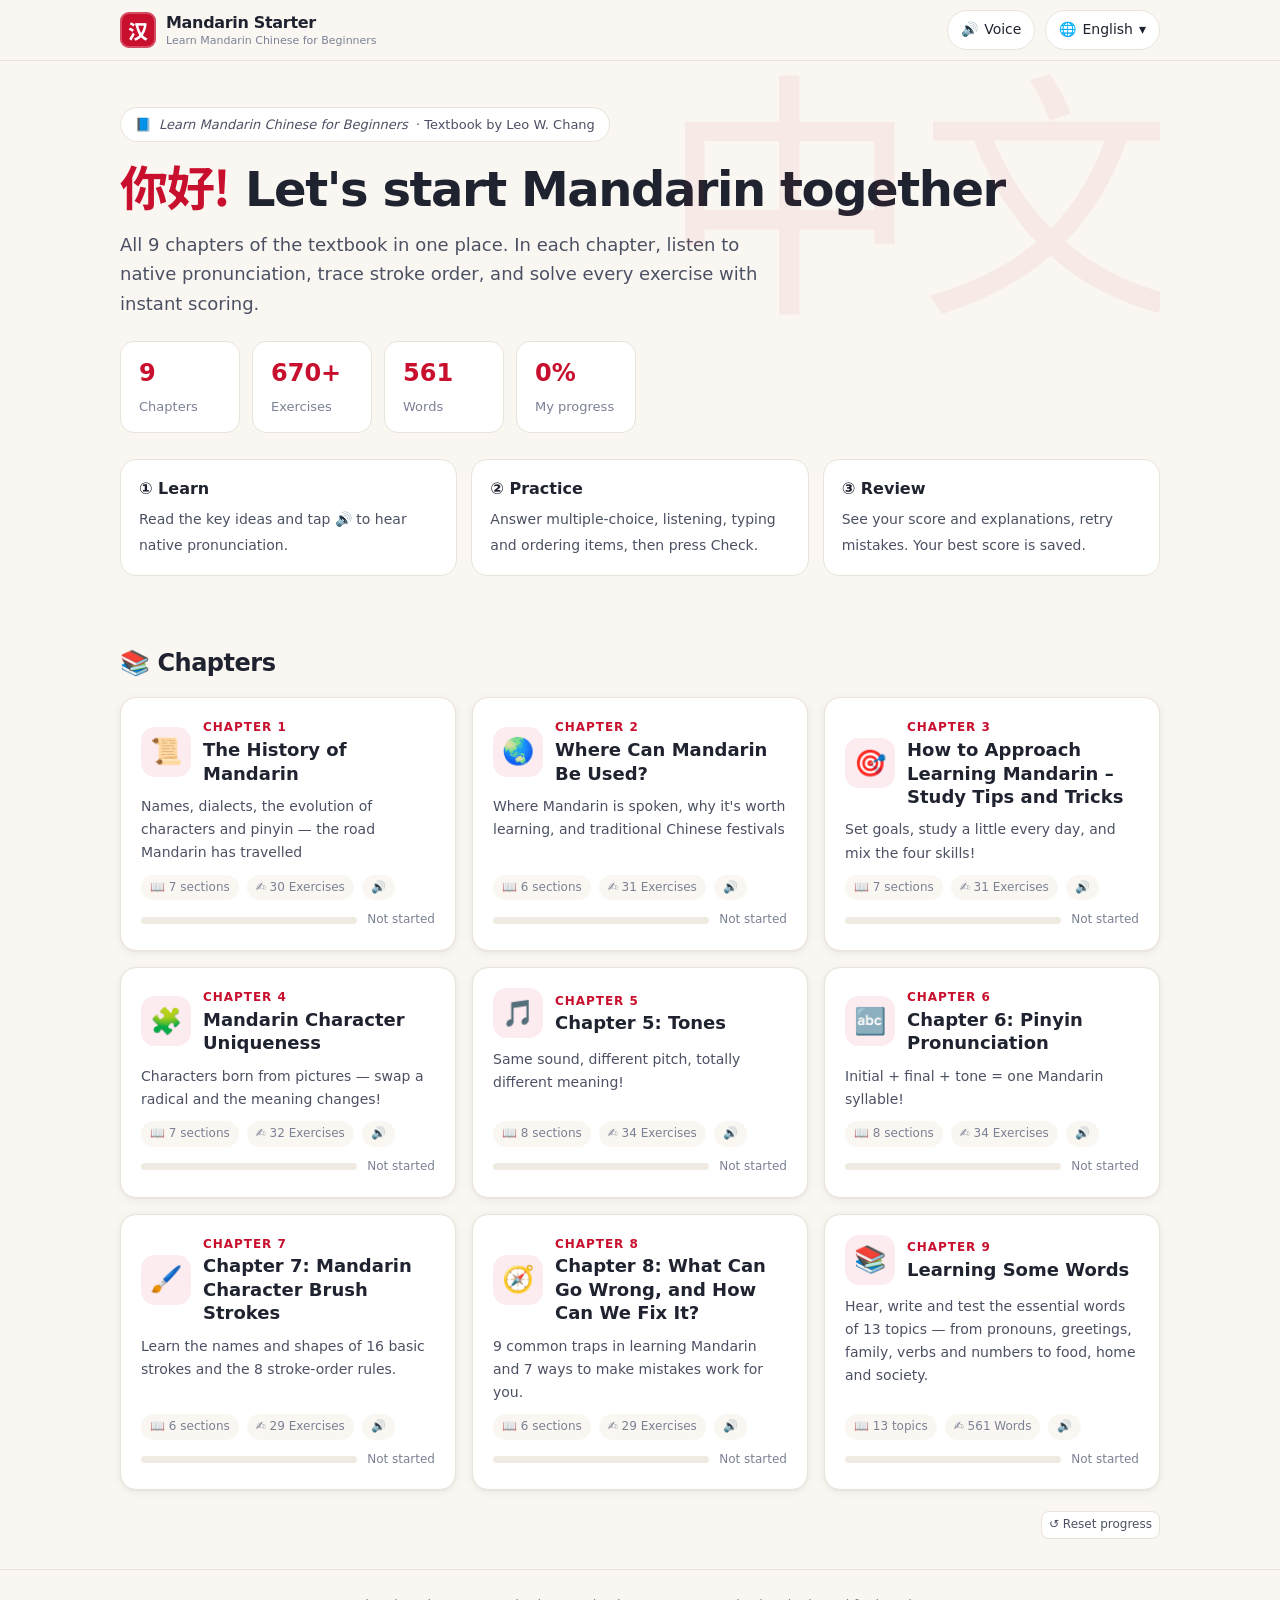
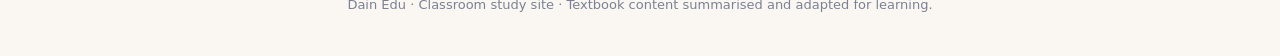
==== index.html @ 1be9169d "Mandarin Starter: interactive study site for Learn Mandarin Chinese for Beginners (9 chapters, 5 UI " ====
<!DOCTYPE html>
<html lang="ko"><head><meta charset="utf-8"><meta name="viewport" content="width=device-width,initial-scale=1">
<title>Mandarin Starter · 기초 중국어 마스터</title>
<meta name="description" content="Interactive Mandarin Chinese study site: Learn Mandarin Chinese for Beginners — lessons, native audio, stroke order and exercises with scores.">
<link rel="icon" href="data:image/svg+xml,<svg xmlns='http://www.w3.org/2000/svg' viewBox='0 0 100 100'><rect width='100' height='100' rx='22' fill='%23c8102e'/><text x='50' y='72' font-size='62' text-anchor='middle' fill='white'>汉</text></svg>">
<link rel="preconnect" href="https://fonts.googleapis.com"><link rel="preconnect" href="https://fonts.gstatic.com" crossorigin>
<link href="https://fonts.googleapis.com/css2?family=Noto+Sans+SC:wght@400;500;700&display=swap" rel="stylesheet">
<link rel="stylesheet" href="assets/style.css">
</head><body>
<noscript>Please enable JavaScript.</noscript>
<script src="assets/i18n.js"></script>
<script src="assets/app.js"></script>
<script src="assets/quiz.js"></script>
<script src="assets/chapter.js"></script>
<script src="assets/vocab.js"></script>
<script src="assets/main.js"></script>
<script src="data/ch1.js"></script>
<script src="data/ch2.js"></script>
<script src="data/ch3.js"></script>
<script src="data/ch4.js"></script>
<script src="data/ch5.js"></script>
<script src="data/ch6.js"></script>
<script src="data/ch7.js"></script>
<script src="data/ch8.js"></script>
<script src="data/ch9.js"></script>
<script src="data/vocab_a.js"></script>
<script src="data/vocab_b.js"></script>
<script>renderMain();document.addEventListener("langchange",renderMain);</script>
</body></html>
---- assets/style.css ----
:root{
  --red:#c8102e; --red-d:#9d0c24; --red-l:#fdecef;
  --gold:#d4a017; --gold-l:#fff6dc;
  --ink:#1f2330; --ink2:#4b5163; --mut:#7b8194;
  --bg:#faf7f2; --card:#ffffff; --line:#e9e4da;
  --ok:#1a8f5a; --ok-l:#e5f6ee; --bad:#d23b3b; --bad-l:#fdeaea;
  --blue:#2459c4; --blue-l:#eaf0fd;
  --r:16px; --sh:0 2px 10px rgba(30,30,50,.06),0 1px 2px rgba(30,30,50,.05);
  --hz:"Noto Sans SC","PingFang SC","Microsoft YaHei","Hiragino Sans GB",sans-serif;
}
*{box-sizing:border-box}
html{scroll-behavior:smooth}
body{margin:0;background:var(--bg);color:var(--ink);font:16px/1.65 "Pretendard","Noto Sans KR","Noto Sans JP",system-ui,-apple-system,"Segoe UI",Roboto,sans-serif;-webkit-font-smoothing:antialiased}
a{color:inherit}
button{font:inherit;cursor:pointer}
.hz,.big-hz{font-family:var(--hz)}
.py{color:var(--red-d);font-style:normal;font-weight:500}
.wrap{max-width:1080px;margin:0 auto;padding:0 20px}

/* ---------- top bar ---------- */
.topbar{position:sticky;top:0;z-index:50;background:rgba(250,247,242,.92);backdrop-filter:blur(10px);border-bottom:1px solid var(--line)}
.topbar .wrap{display:flex;align-items:center;gap:10px;height:60px}
.brand{display:flex;align-items:center;gap:10px;text-decoration:none;font-weight:800;letter-spacing:-.02em}
.brand .seal{width:36px;height:36px;border-radius:9px;background:var(--red);color:#fff;display:grid;place-items:center;font-family:var(--hz);font-size:20px;box-shadow:inset 0 0 0 2px rgba(255,255,255,.25)}
.brand small{display:block;font-weight:500;color:var(--mut);font-size:11px;letter-spacing:0;margin-top:-4px}
.spacer{flex:1}
.tbtn{border:1px solid var(--line);background:#fff;border-radius:999px;padding:7px 13px;display:inline-flex;align-items:center;gap:6px;font-size:14px;color:var(--ink);white-space:nowrap}
.tbtn:hover{border-color:#cfc6b6}
.menu{position:relative}
.menu-pop{position:absolute;right:0;top:calc(100% + 8px);background:#fff;border:1px solid var(--line);border-radius:14px;box-shadow:0 12px 30px rgba(0,0,0,.12);padding:6px;min-width:190px;display:none;z-index:60}
.menu.open .menu-pop{display:block}
.menu-pop button.opt{display:flex;width:100%;gap:10px;align-items:center;border:0;background:none;padding:9px 12px;border-radius:9px;text-align:left;font-size:15px}
.menu-pop button.opt:hover{background:var(--bg)}
.menu-pop button.opt.on{background:var(--red-l);color:var(--red-d);font-weight:700}
.voice-pop{min-width:300px;padding:14px}
.voice-pop label{font-size:13px;color:var(--ink2);font-weight:600;display:block;margin:8px 0 4px}
.voice-pop select,.voice-pop input[type=range]{width:100%}
.voice-pop select{padding:7px;border-radius:9px;border:1px solid var(--line);font-size:14px}
.voice-pop .hint{font-size:12px;color:var(--mut);margin-top:10px;line-height:1.5}
@media(max-width:640px){.brand small{display:none}.tbtn .lbl{display:none}}

/* ---------- hero (main) ---------- */
.hero{padding:46px 0 26px;position:relative;overflow:hidden}
.hero h1{font-size:clamp(30px,5vw,48px);line-height:1.15;margin:0 0 12px;letter-spacing:-.03em}
.hero h1 .hz{color:var(--red)}
.hero p.lead{font-size:18px;color:var(--ink2);max-width:640px;margin:0 0 22px}
.hero .bg-hz{position:absolute;right:-20px;top:-10px;font-family:var(--hz);font-size:260px;line-height:1;color:rgba(200,16,46,.06);pointer-events:none;user-select:none}
.book-chip{display:inline-flex;gap:8px;align-items:center;background:#fff;border:1px solid var(--line);border-radius:999px;padding:6px 14px;font-size:13px;color:var(--ink2);margin-bottom:16px}
.stats{display:flex;gap:12px;flex-wrap:wrap}
.stat{background:#fff;border:1px solid var(--line);border-radius:14px;padding:12px 18px;min-width:120px}
.stat b{display:block;font-size:24px;color:var(--red)}
.stat span{font-size:13px;color:var(--mut)}

.howto{display:grid;grid-template-columns:repeat(3,1fr);gap:14px;margin:26px 0 8px}
.howto div{background:#fff;border:1px solid var(--line);border-radius:var(--r);padding:16px 18px}
.howto b{display:block;margin-bottom:4px}
.howto span{font-size:14px;color:var(--ink2)}
@media(max-width:760px){.howto{grid-template-columns:1fr}}

h2.sec-title{font-size:24px;margin:34px 0 14px;letter-spacing:-.02em;display:flex;align-items:center;gap:10px}
.ch-grid{display:grid;grid-template-columns:repeat(auto-fill,minmax(300px,1fr));gap:16px;margin-bottom:40px}
.ch-card{background:var(--card);border:1px solid var(--line);border-radius:var(--r);padding:20px;text-decoration:none;display:flex;flex-direction:column;gap:10px;box-shadow:var(--sh);transition:transform .15s,box-shadow .15s,border-color .15s;position:relative}
.ch-card:hover{transform:translateY(-3px);box-shadow:0 10px 26px rgba(30,30,50,.10);border-color:#e0b9c0}
.ch-card .top{display:flex;align-items:center;gap:12px}
.ch-card .ic{width:50px;height:50px;border-radius:14px;background:var(--red-l);display:grid;place-items:center;font-size:26px;flex:none}
.ch-card .num{font-size:12px;font-weight:700;color:var(--red);letter-spacing:.08em;text-transform:uppercase}
.ch-card h3{margin:0;font-size:18px;line-height:1.3}
.ch-card p{margin:0;font-size:14px;color:var(--ink2);flex:1}
.ch-card .meta{display:flex;gap:8px;flex-wrap:wrap;font-size:12px;color:var(--mut)}
.ch-card .meta span{background:var(--bg);border-radius:999px;padding:3px 9px}
.prog{height:7px;background:#f0ebe2;border-radius:99px;overflow:hidden}
.prog i{display:block;height:100%;background:linear-gradient(90deg,var(--gold),var(--red));border-radius:99px;width:0;transition:width .6s}
.prog-row{display:flex;align-items:center;gap:10px;font-size:12px;color:var(--mut)}
.prog-row .prog{flex:1}

/* ---------- chapter page ---------- */
.ch-hero{padding:34px 0 18px}
.ch-hero .kicker{font-weight:800;color:var(--red);letter-spacing:.08em;font-size:13px;text-transform:uppercase}
.ch-hero h1{font-size:clamp(26px,4.2vw,40px);margin:6px 0 8px;letter-spacing:-.03em;line-height:1.2}
.ch-hero .sub{color:var(--ink2);font-size:17px;margin:0 0 16px;max-width:760px}
.goals{background:#fff;border:1px solid var(--line);border-left:4px solid var(--gold);border-radius:12px;padding:12px 18px;margin:0 0 6px}
.goals b{font-size:13px;color:var(--mut);letter-spacing:.04em}
.goals ul{margin:6px 0 0;padding-left:20px}
.goals li{margin:2px 0}

.tabs{display:flex;gap:6px;border-bottom:2px solid var(--line);margin:22px 0 22px;position:sticky;top:60px;background:var(--bg);z-index:40;padding-top:6px;overflow-x:auto}
.tab{border:0;background:none;padding:11px 16px;font-weight:700;color:var(--mut);border-bottom:3px solid transparent;margin-bottom:-2px;white-space:nowrap;font-size:15px}
.tab.on{color:var(--red);border-bottom-color:var(--red)}
.pane{display:none}.pane.on{display:block}

.toc{display:flex;flex-wrap:wrap;gap:8px;margin-bottom:18px}
.toc a{font-size:13px;text-decoration:none;background:#fff;border:1px solid var(--line);border-radius:999px;padding:5px 12px;color:var(--ink2)}
.toc a:hover{border-color:var(--red);color:var(--red)}

.sec{background:var(--card);border:1px solid var(--line);border-radius:var(--r);padding:22px 24px;margin-bottom:18px;box-shadow:var(--sh);scroll-margin-top:130px}
.sec h2{margin:0 0 10px;font-size:21px;letter-spacing:-.02em;display:flex;gap:10px;align-items:baseline}
.sec h2 .n{color:var(--red);font-size:15px;font-weight:800}
.sec .body{color:var(--ink);font-size:16px}
.sec .body p{margin:0 0 10px}
.note{background:var(--gold-l);border:1px solid #f0dd9e;border-radius:12px;padding:12px 16px;margin-top:14px;font-size:15px}
.note::before{content:"📌 ";}

/* audio buttons */
.say{border:0;background:var(--red-l);color:var(--red-d);width:30px;height:30px;border-radius:50%;display:inline-grid;place-items:center;font-size:14px;flex:none;vertical-align:middle;transition:transform .1s,background .15s}
.say:hover{background:#f9d3da}
.say:active{transform:scale(.9)}
.say.playing{background:var(--red);color:#fff;animation:pulse 1s infinite}
@keyframes pulse{50%{box-shadow:0 0 0 6px rgba(200,16,46,.15)}}
.say.lg{width:64px;height:64px;font-size:28px}
.wbtn{border:1px solid var(--line);background:#fff;border-radius:8px;font-size:12px;padding:3px 7px;color:var(--ink2)}
.wbtn:hover{border-color:var(--red);color:var(--red)}
.inline-hz{display:inline-flex;align-items:center;gap:6px;background:var(--bg);border-radius:8px;padding:1px 4px 1px 8px;margin:0 2px}

/* widgets */
.cards{display:grid;grid-template-columns:repeat(auto-fill,minmax(230px,1fr));gap:12px;margin-top:14px}
.card{border:1px solid var(--line);border-radius:14px;padding:14px 16px;background:#fffdf9}
.card .ci{font-size:24px}
.card h4{margin:4px 0 6px;font-size:16px}
.card p{margin:0;font-size:14px;color:var(--ink2)}
.card .hzline{display:flex;align-items:center;gap:8px;margin-top:8px;flex-wrap:wrap}
.card .hzline .hz{font-size:20px}

.timeline{position:relative;margin:16px 0 0;padding-left:26px}
.timeline::before{content:"";position:absolute;left:8px;top:4px;bottom:4px;width:3px;background:linear-gradient(var(--gold),var(--red));border-radius:3px}
.tl{position:relative;margin-bottom:14px;background:#fffdf9;border:1px solid var(--line);border-radius:12px;padding:12px 16px}
.tl::before{content:"";position:absolute;left:-24px;top:16px;width:13px;height:13px;border-radius:50%;background:#fff;border:3px solid var(--red)}
.tl .yr{font-size:12px;font-weight:800;color:var(--red);letter-spacing:.04em}
.tl h4{margin:2px 0 4px;font-size:16px;display:flex;align-items:center;gap:8px;flex-wrap:wrap}
.tl p{margin:0;font-size:14px;color:var(--ink2)}

.wordlist{display:grid;grid-template-columns:repeat(auto-fill,minmax(200px,1fr));gap:10px;margin-top:14px}
.word{border:1px solid var(--line);border-radius:14px;padding:12px 14px;background:#fff;display:flex;gap:10px;align-items:center}
.word .hz{font-size:24px;line-height:1.2}
.word .t{flex:1;min-width:0}
.word .py{display:block;font-size:14px}
.word .m{display:block;font-size:13px;color:var(--ink2)}
.word .acts{display:flex;flex-direction:column;gap:5px;align-items:center}

table.tbl{width:100%;border-collapse:collapse;margin-top:14px;font-size:15px}
.tbl-wrap{overflow-x:auto}
table.tbl th{background:var(--red);color:#fff;text-align:left;padding:9px 12px;font-size:14px}
table.tbl th:first-child{border-top-left-radius:10px}table.tbl th:last-child{border-top-right-radius:10px}
table.tbl td{padding:9px 12px;border-bottom:1px solid var(--line);vertical-align:middle}
table.tbl tr:nth-child(even) td{background:#fffcf6}
table.tbl .cellhz{display:inline-flex;align-items:center;gap:8px}
table.tbl .cellhz .hz{font-size:20px}

/* tones */
.tones{display:grid;grid-template-columns:repeat(4,1fr);gap:12px;margin-top:14px}
@media(max-width:700px){.tones{grid-template-columns:repeat(2,1fr)}}
.tone{border:1px solid var(--line);border-radius:14px;background:#fff;padding:12px;text-align:center;cursor:pointer;transition:border-color .15s,transform .1s}
.tone:hover{border-color:var(--red)}
.tone:active{transform:scale(.98)}
.tone svg{width:100%;height:96px}
.tone .hz{font-size:34px;display:block;line-height:1.2}
.tone .lbl{font-size:13px;color:var(--mut)}
.tone .py{font-size:20px}
.tone.on{border-color:var(--red);background:var(--red-l)}
.tone path.anim{stroke-dasharray:400;stroke-dashoffset:400;animation:draw 1s forwards}
@keyframes draw{to{stroke-dashoffset:0}}

.pairs{display:grid;grid-template-columns:repeat(auto-fill,minmax(160px,1fr));gap:10px;margin-top:14px}
.pair{border:1px solid var(--line);border-radius:12px;background:#fff;padding:10px 12px;cursor:pointer;position:relative}
.pair:hover{border-color:var(--red)}
.pair .pn{font-size:11px;font-weight:800;color:#fff;background:var(--ink2);border-radius:6px;padding:1px 6px}
.pair .rank{position:absolute;right:10px;top:9px;font-size:11px;color:var(--mut)}
.pair .hz{font-size:24px;display:block;margin-top:4px}
.pair .m{font-size:12px;color:var(--ink2)}
.pair-tools{display:flex;gap:8px;margin-top:12px;flex-wrap:wrap}

.pgroup h4{margin:18px 0 8px;font-size:16px}
.pgrid{display:grid;grid-template-columns:repeat(auto-fill,minmax(150px,1fr));gap:8px}
.pcell{border:1px solid var(--line);border-radius:12px;background:#fff;padding:9px 11px;cursor:pointer;text-align:left;transition:border-color .15s}
.pcell:hover{border-color:var(--red);background:var(--red-l)}
.pcell .sym{font-size:22px;font-weight:800;color:var(--red-d);font-family:ui-monospace,Menlo,Consolas,monospace}
.pcell .ex{float:right;text-align:right;font-size:13px}
.pcell .ex .hz{font-size:20px;display:block;line-height:1.1}
.pcell .tip{display:block;clear:both;font-size:12px;color:var(--ink2);margin-top:4px;line-height:1.4}

.radicals{display:grid;grid-template-columns:repeat(auto-fill,minmax(240px,1fr));gap:12px;margin-top:14px}
.rad{border:1px solid var(--line);border-radius:14px;background:#fff;padding:14px}
.rad .rh{display:flex;align-items:center;gap:12px;margin-bottom:8px}
.rad .rh .hz{font-size:40px;color:var(--red);line-height:1;width:56px;height:56px;display:grid;place-items:center;background:var(--red-l);border-radius:12px}
.rad .rh b{display:block}
.rad .ex{display:flex;flex-wrap:wrap;gap:6px}
.rad .ex span.e{display:inline-flex;align-items:center;gap:6px;background:var(--bg);border-radius:10px;padding:4px 6px 4px 10px;font-size:13px}
.rad .ex .hz{font-size:19px}

.strokes{display:grid;grid-template-columns:repeat(auto-fill,minmax(230px,1fr));gap:12px;margin-top:14px}
.stroke{border:1px solid var(--line);border-radius:14px;background:#fff;padding:14px;display:flex;flex-direction:column;gap:8px}
.stroke .sh{display:flex;align-items:center;gap:10px}
.stroke .shape{font-family:var(--hz);font-size:30px;width:46px;height:46px;border-radius:10px;background:var(--blue-l);color:var(--blue);display:grid;place-items:center}
.stroke .nm b{display:block;font-size:17px}
.stroke .nm span{font-size:13px;color:var(--mut)}
.stroke p{margin:0;font-size:14px;color:var(--ink2)}
.hw-box{width:150px;height:150px;margin:4px auto;border:1px solid var(--line);border-radius:12px;background:
  linear-gradient(transparent 49.6%,#f0d5da 49.6%,#f0d5da 50.4%,transparent 50.4%),
  linear-gradient(90deg,transparent 49.6%,#f0d5da 49.6%,#f0d5da 50.4%,transparent 50.4%),#fffdfa}
.hw-tools{display:flex;gap:6px;justify-content:center;flex-wrap:wrap}

.flips{display:grid;grid-template-columns:repeat(auto-fill,minmax(250px,1fr));gap:12px;margin-top:14px}
.flip{perspective:1000px;min-height:150px;cursor:pointer}
.flip .in{position:relative;width:100%;height:100%;min-height:150px;transition:transform .5s;transform-style:preserve-3d}
.flip.on .in{transform:rotateY(180deg)}
.flip .f,.flip .b{position:absolute;inset:0;backface-visibility:hidden;border-radius:14px;padding:16px;display:flex;align-items:center;justify-content:center;text-align:center;font-size:15px}
.flip .f{background:#fff;border:1px solid var(--line)}
.flip .f::after{content:"↻";position:absolute;right:12px;bottom:8px;color:var(--mut);font-size:14px}
.flip .b{background:var(--ok-l);border:1px solid #bfe5d1;transform:rotateY(180deg)}

.checklist{list-style:none;padding:0;margin:14px 0 0}
.checklist li{display:flex;gap:12px;align-items:flex-start;padding:10px 12px;border:1px solid var(--line);border-radius:12px;margin-bottom:8px;background:#fff;cursor:pointer}
.checklist li .bx{width:24px;height:24px;border-radius:7px;border:2px solid #cfc6b6;flex:none;display:grid;place-items:center;color:#fff;font-weight:900;font-size:14px;margin-top:1px}
.checklist li.on{background:var(--ok-l);border-color:#bfe5d1}
.checklist li.on .bx{background:var(--ok);border-color:var(--ok)}

.smart{display:grid;gap:10px;margin-top:14px}
.smart .row{display:grid;grid-template-columns:52px 1fr;gap:12px;align-items:start;border:1px solid var(--line);border-radius:12px;padding:12px;background:#fff}
.smart .lt{width:52px;height:52px;border-radius:12px;background:var(--red);color:#fff;font-weight:900;font-size:26px;display:grid;place-items:center}
.smart .row b{display:block;margin-bottom:2px}
.smart .row small{display:block;color:var(--mut);margin-bottom:6px}
.smart textarea{width:100%;border:1px solid var(--line);border-radius:9px;padding:8px 10px;font:inherit;font-size:14px;resize:vertical;min-height:44px}
.smart-out{background:var(--gold-l);border:1px dashed var(--gold);border-radius:12px;padding:14px;font-size:15px;display:none}

/* ---------- practice ---------- */
.student{display:flex;gap:10px;align-items:center;background:#fff;border:1px solid var(--line);border-radius:14px;padding:12px 16px;margin-bottom:16px;flex-wrap:wrap}
.student input{border:1px solid var(--line);border-radius:9px;padding:8px 12px;font:inherit;min-width:200px;flex:1}
.set-nav{display:flex;gap:8px;flex-wrap:wrap;margin-bottom:16px}
.set-btn{border:1px solid var(--line);background:#fff;border-radius:12px;padding:9px 14px;font-weight:700;font-size:14px;display:flex;align-items:center;gap:8px}
.set-btn.on{background:var(--red);color:#fff;border-color:var(--red)}
.set-btn .bs{font-size:11px;font-weight:700;background:rgba(0,0,0,.08);border-radius:99px;padding:1px 7px}
.set-btn.on .bs{background:rgba(255,255,255,.25)}
.set{display:none}.set.on{display:block}
.set-head{display:flex;align-items:center;justify-content:space-between;gap:10px;flex-wrap:wrap;margin-bottom:12px}
.set-head h3{margin:0;font-size:20px}
.set-head .cnt{color:var(--mut);font-size:14px}
.q{background:var(--card);border:1px solid var(--line);border-radius:var(--r);padding:18px 20px;margin-bottom:12px;box-shadow:var(--sh);position:relative}
.q .qn{position:absolute;left:-1px;top:16px;background:var(--ink);color:#fff;font-size:12px;font-weight:800;border-radius:0 8px 8px 0;padding:3px 9px}
.q .qt{font-weight:600;margin:0 0 12px;padding-left:28px;padding-right:30px;display:flex;align-items:flex-start;gap:10px}
.q .qt .txt{flex:1}
.q .type-tag{font-size:11px;font-weight:700;color:var(--mut);background:var(--bg);border-radius:6px;padding:2px 7px;margin-left:6px;white-space:nowrap}
.opts{display:grid;grid-template-columns:repeat(auto-fit,minmax(180px,1fr));gap:8px}
.opt{border:2px solid var(--line);background:#fff;border-radius:12px;padding:10px 14px;text-align:left;font-size:15px;transition:border-color .12s,background .12s;display:flex;align-items:center;gap:10px}
.opt:hover{border-color:#d9c9ad}
.opt .k{width:24px;height:24px;border-radius:50%;background:var(--bg);display:grid;place-items:center;font-size:12px;font-weight:800;flex:none;color:var(--ink2)}
.opt.sel{border-color:var(--blue);background:var(--blue-l)}
.opt.sel .k{background:var(--blue);color:#fff}
.opt .hz{font-size:22px}
.opt.right{border-color:var(--ok);background:var(--ok-l)}
.opt.wrong{border-color:var(--bad);background:var(--bad-l)}
.opts.tf{grid-template-columns:1fr 1fr;max-width:420px}
.opts.tf .opt{justify-content:center;font-weight:800;font-size:18px}
.listen-box{display:flex;align-items:center;gap:16px;margin:0 0 12px 28px}
.listen-box .slow{font-size:13px}
input.ans{border:2px solid var(--line);border-radius:12px;padding:10px 14px;font:inherit;font-size:17px;width:100%;max-width:360px}
input.ans:focus{outline:none;border-color:var(--blue)}
input.ans.right{border-color:var(--ok);background:var(--ok-l)}
input.ans.wrong{border-color:var(--bad);background:var(--bad-l)}
.tonepad{display:flex;gap:6px;flex-wrap:wrap;margin-top:8px}
.tonepad button{border:1px solid var(--line);background:#fff;border-radius:8px;min-width:34px;padding:4px 8px;font-size:16px}
.tonepad button:hover{border-color:var(--blue)}
.match{display:grid;gap:8px}
.mrow{display:grid;grid-template-columns:1fr 30px 1fr;align-items:center;gap:8px}
.mrow .ml{border:1px solid var(--line);border-radius:10px;padding:9px 12px;background:var(--bg);display:flex;align-items:center;gap:8px}
.mrow .ml .hz{font-size:20px}
.mrow .arrow{text-align:center;color:var(--mut)}
.mrow select{border:2px solid var(--line);border-radius:10px;padding:9px;font:inherit;font-size:15px;width:100%;background:#fff}
.mrow select.right{border-color:var(--ok);background:var(--ok-l)}
.mrow select.wrong{border-color:var(--bad);background:var(--bad-l)}
@media(max-width:560px){.mrow{grid-template-columns:1fr}.mrow .arrow{display:none}}
.order .slot{min-height:54px;border:2px dashed #d8cfbf;border-radius:12px;padding:8px;display:flex;flex-wrap:wrap;gap:6px;margin-bottom:10px;background:#fffdf8}
.order .bank{display:flex;flex-wrap:wrap;gap:6px}
.tok{border:1px solid #d8cfbf;background:#fff;border-radius:10px;padding:7px 12px;font-size:17px;box-shadow:0 1px 0 #e3dccd}
.tok.hzt{font-family:var(--hz);font-size:21px}
.tok:hover{border-color:var(--blue)}
.tok.used{visibility:hidden}
.order .slot.right{border-color:var(--ok);background:var(--ok-l);border-style:solid}
.order .slot.wrong{border-color:var(--bad);background:var(--bad-l);border-style:solid}
.fb{display:none;margin-top:12px;border-radius:12px;padding:11px 14px;font-size:15px}
.fb.show{display:block}
.fb.ok{background:var(--ok-l);border:1px solid #bfe5d1}
.fb.no{background:var(--bad-l);border:1px solid #f3c4c4}
.fb b.v{margin-right:6px}
.mark{position:absolute;right:16px;top:14px;font-size:22px;font-weight:900}
.mark.ok{color:var(--ok)}.mark.no{color:var(--bad)}
.set-actions{display:flex;gap:10px;flex-wrap:wrap;margin:16px 0 30px;align-items:center}
.btn{border:0;border-radius:12px;padding:12px 20px;font-weight:800;font-size:15px;display:inline-flex;align-items:center;gap:8px}
.btn.primary{background:var(--red);color:#fff}
.btn.primary:hover{background:var(--red-d)}
.btn.ghost{background:#fff;border:1px solid var(--line);color:var(--ink)}
.btn.ghost:hover{border-color:#cfc6b6}
.result{display:none;background:linear-gradient(135deg,#fff,#fff7e6);border:2px solid var(--gold);border-radius:18px;padding:20px 22px;margin:6px 0 16px;align-items:center;gap:20px;flex-wrap:wrap}
.result.show{display:flex}
.ring{--p:0;width:96px;height:96px;border-radius:50%;background:conic-gradient(var(--red) calc(var(--p)*1%),#f0e7d6 0);display:grid;place-items:center;flex:none}
.ring b{width:76px;height:76px;border-radius:50%;background:#fff;display:grid;place-items:center;font-size:22px;color:var(--red)}
.result .rt{flex:1;min-width:200px}
.result .rt h4{margin:0 0 4px;font-size:20px}
.result .rt p{margin:0;color:var(--ink2);font-size:14px}

/* ---------- vocab (ch9) ---------- */
.cats{display:flex;gap:8px;flex-wrap:wrap;margin-bottom:18px}
.cat{border:1px solid var(--line);background:#fff;border-radius:999px;padding:7px 14px;font-size:14px;font-weight:700;display:flex;gap:6px;align-items:center}
.cat.on{background:var(--ink);color:#fff;border-color:var(--ink)}
.cat .c{font-size:11px;opacity:.7;font-weight:600}
.vtools{display:flex;gap:8px;flex-wrap:wrap;align-items:center;margin:0 0 14px}
.vtools input{border:1px solid var(--line);border-radius:999px;padding:8px 14px;font:inherit;font-size:14px;min-width:220px}
.vsub{font-size:13px;font-weight:800;color:var(--red);letter-spacing:.04em;margin:18px 0 6px;grid-column:1/-1;text-transform:uppercase}
.word .note-i{font-size:11px;color:#9a7510;display:block;margin-top:2px}
.word.playing{border-color:var(--red);background:var(--red-l)}
.sentences{display:grid;gap:8px;margin-top:10px}
.sent{display:flex;gap:12px;align-items:center;border:1px solid var(--line);border-radius:12px;background:#fff;padding:10px 14px}
.sent .hz{font-size:21px}
.sent .py{display:block;font-size:14px}
.sent .m{display:block;font-size:13px;color:var(--ink2)}
.fc-wrap{display:flex;flex-direction:column;align-items:center;gap:14px;padding:10px 0 30px}
.fc{width:min(420px,100%);height:280px;perspective:1200px;cursor:pointer}
.fc .in{position:relative;width:100%;height:100%;transition:transform .5s;transform-style:preserve-3d}
.fc.on .in{transform:rotateY(180deg)}
.fc .f,.fc .b{position:absolute;inset:0;backface-visibility:hidden;border-radius:22px;display:flex;flex-direction:column;align-items:center;justify-content:center;gap:8px;box-shadow:0 10px 30px rgba(0,0,0,.08);padding:20px;text-align:center}
.fc .f{background:#fff;border:1px solid var(--line)}
.fc .f .hz{font-size:72px;line-height:1.1}
.fc .b{background:var(--red);color:#fff;transform:rotateY(180deg)}
.fc .b .py{color:#ffe8a3;font-size:28px}
.fc .b .m{font-size:22px}
.fc-ctrl{display:flex;gap:10px;align-items:center;flex-wrap:wrap;justify-content:center}
.fc-count{font-weight:700;color:var(--mut);min-width:70px;text-align:center}

/* modal */
.modal{position:fixed;inset:0;background:rgba(20,20,30,.5);display:none;align-items:center;justify-content:center;z-index:100;padding:20px}
.modal.on{display:flex}
.modal .box{background:#fff;border-radius:20px;padding:22px;max-width:560px;width:100%;max-height:90vh;overflow:auto;position:relative}
.modal .x{position:absolute;right:12px;top:10px;border:0;background:none;font-size:26px;color:var(--mut)}
.modal h3{margin:0 0 4px;font-size:22px}
.modal .wchars{display:flex;flex-wrap:wrap;gap:14px;justify-content:center;margin-top:14px}
.modal .wchar{display:flex;flex-direction:column;gap:6px;align-items:center}
.modal .wmsg{text-align:center;font-size:14px;color:var(--ok);min-height:20px;font-weight:700}

.chnav{display:flex;justify-content:space-between;gap:12px;margin:30px 0 40px;flex-wrap:wrap}
.chnav a{flex:1;min-width:220px;text-decoration:none;background:#fff;border:1px solid var(--line);border-radius:14px;padding:14px 18px}
.chnav a:hover{border-color:var(--red)}
.chnav a small{display:block;color:var(--mut);font-size:12px;font-weight:700}
.chnav a.next{text-align:right}

footer{border-top:1px solid var(--line);padding:24px 0 40px;color:var(--mut);font-size:13px;text-align:center}
.toast{position:fixed;left:50%;bottom:24px;transform:translateX(-50%) translateY(120px);background:var(--ink);color:#fff;border-radius:12px;padding:10px 18px;font-size:14px;z-index:200;transition:transform .3s;max-width:90vw}
.toast.on{transform:translateX(-50%) translateY(0)}
@media print{.topbar,.tabs,.set-nav,.set-actions,.chnav,footer,.student input{display:none!important}.set{display:block!important}.pane{display:block!important}}
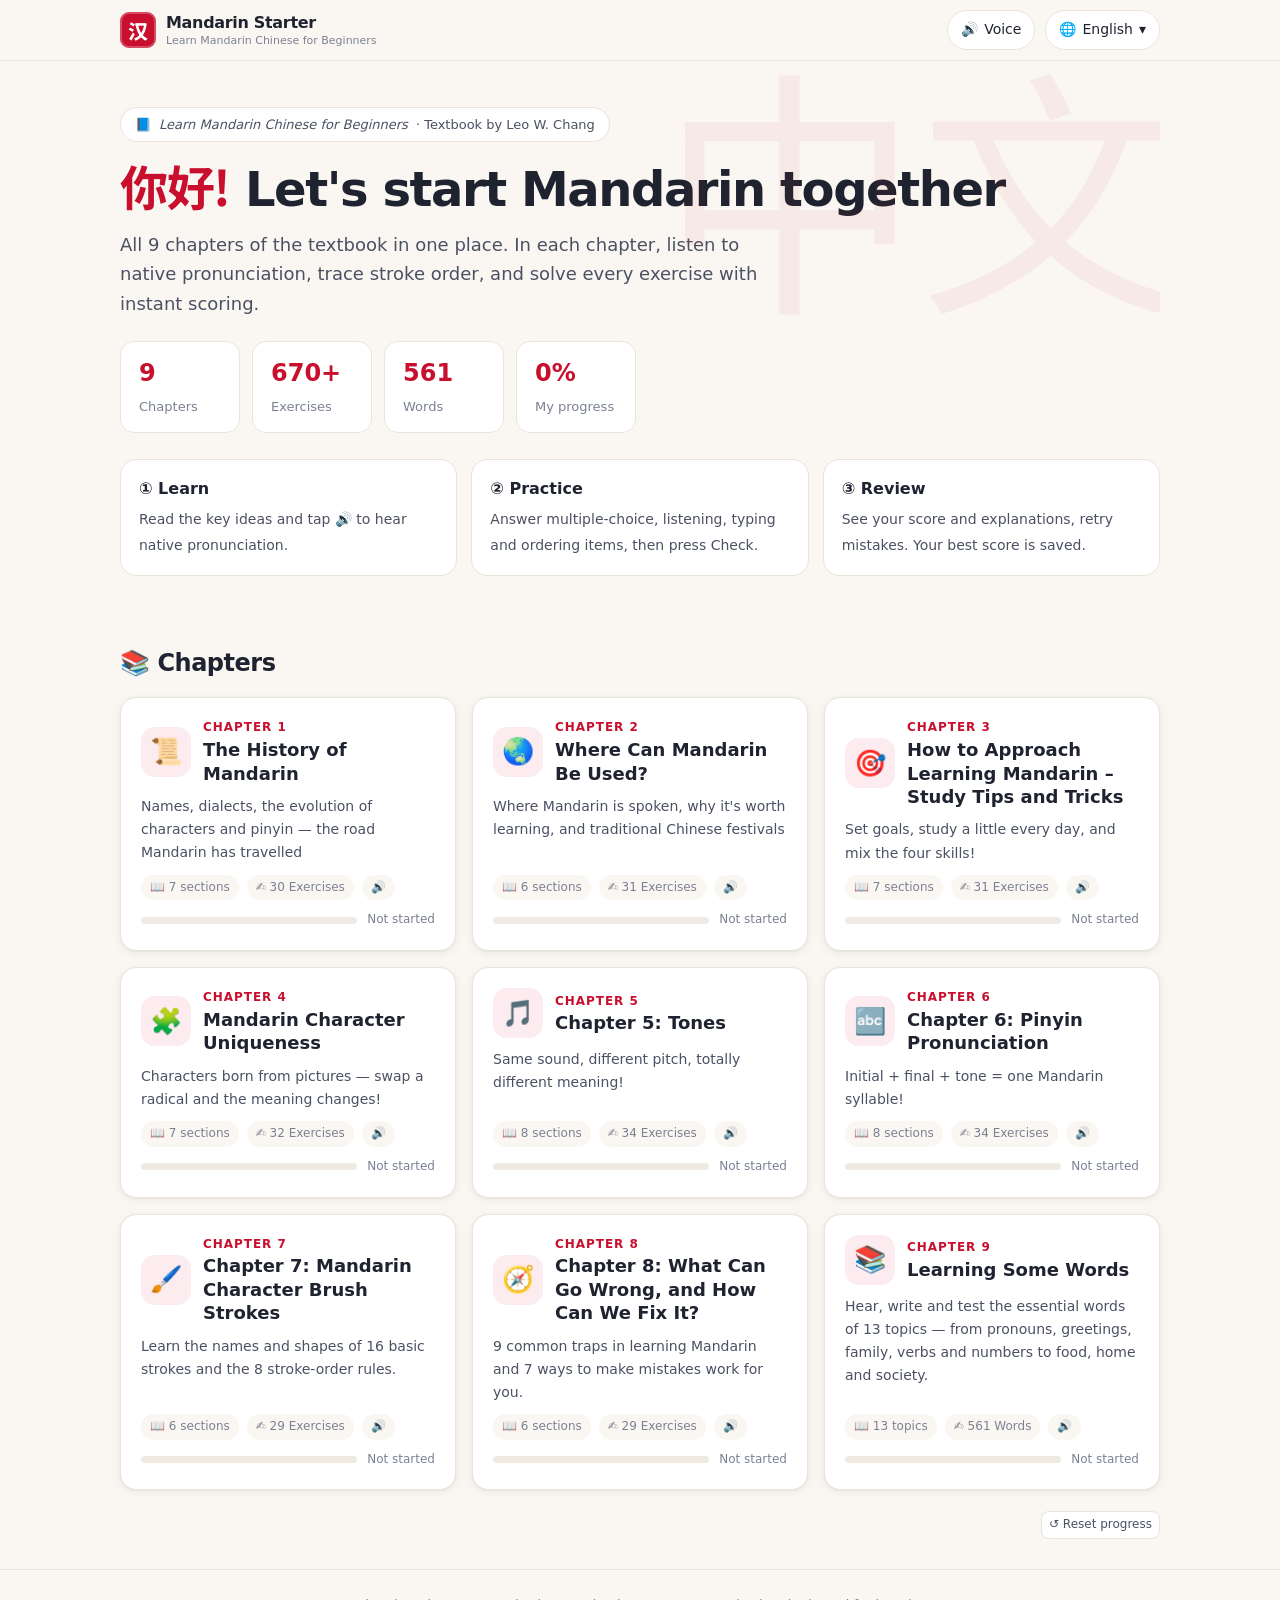
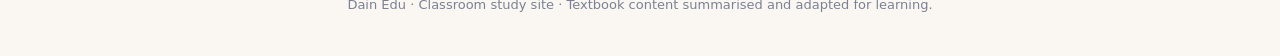
==== commit ef7525f0: "Site Main Control: 접속 관리 가드 설치" ====
--- a/index.html
+++ b/index.html
@@ -1,5 +1,6 @@
 <!DOCTYPE html>
-<html lang="ko"><head><meta charset="utf-8"><meta name="viewport" content="width=device-width,initial-scale=1">
+<html lang="ko"><head>
+<script src="https://yalli2.github.io/site_main_control/guard.js" data-site="chinese_grammar"></script><!-- smc-guard --><meta charset="utf-8"><meta name="viewport" content="width=device-width,initial-scale=1">
 <title>Mandarin Starter · 기초 중국어 마스터</title>
 <meta name="description" content="Interactive Mandarin Chinese study site: Learn Mandarin Chinese for Beginners — lessons, native audio, stroke order and exercises with scores.">
 <link rel="icon" href="data:image/svg+xml,<svg xmlns='http://www.w3.org/2000/svg' viewBox='0 0 100 100'><rect width='100' height='100' rx='22' fill='%23c8102e'/><text x='50' y='72' font-size='62' text-anchor='middle' fill='white'>汉</text></svg>">
@@ -26,4 +27,5 @@
 <script src="data/vocab_a.js"></script>
 <script src="data/vocab_b.js"></script>
 <script>renderMain();document.addEventListener("langchange",renderMain);</script>
+<script src="dain-hide.js" defer></script>
 </body></html>
